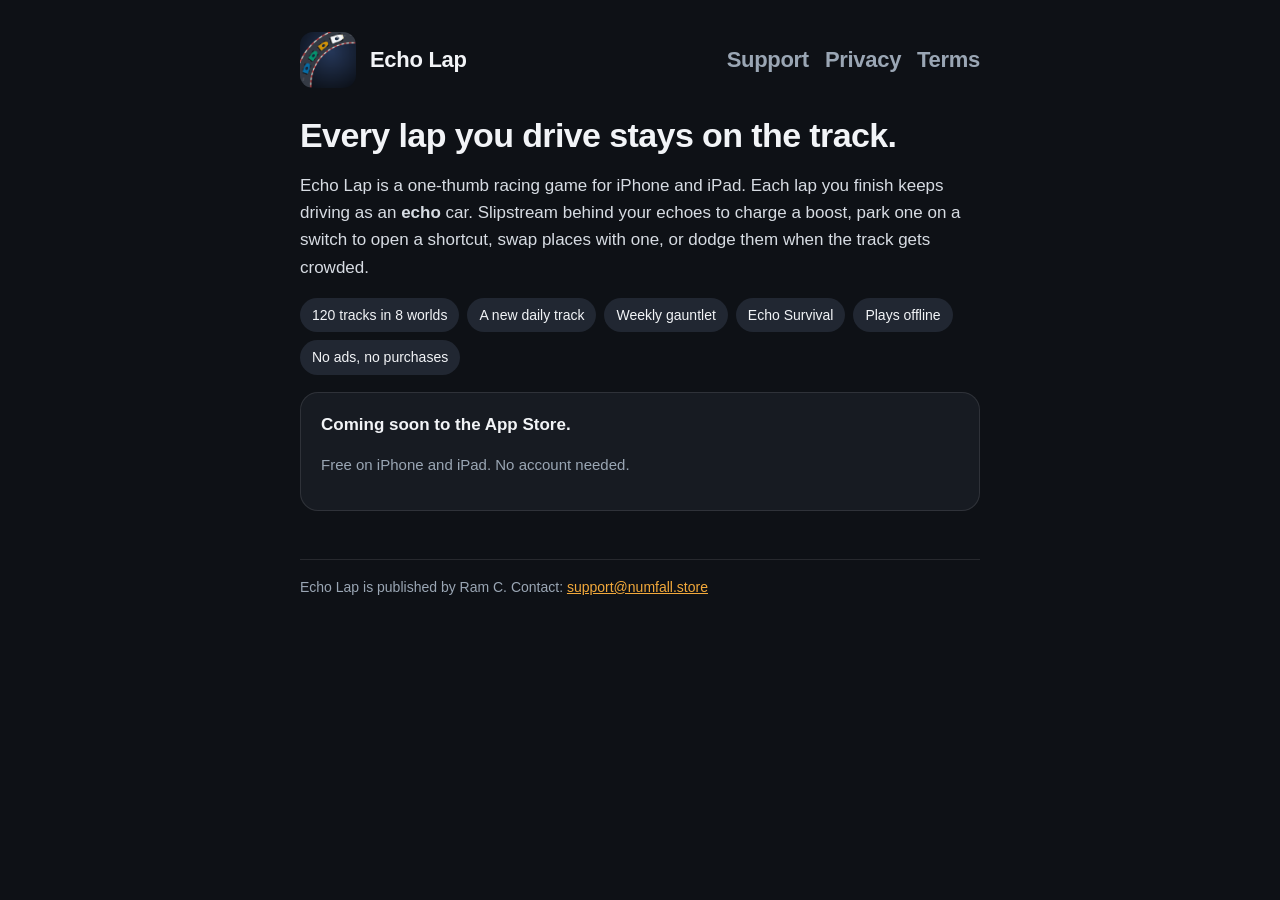
==== site/index.html @ 68fbdf9c "Add App Store docs, website pages and split CI jobs - docs: compliance checklist, Game Center setup " ====
<!doctype html>
<html lang="en"><head><meta charset="utf-8"><meta name="viewport" content="width=device-width, initial-scale=1">
<title>Echo Lap</title><meta name="description" content="A racing game where every lap you finish stays on the track as an echo car."><link rel="stylesheet" href="style.css"><link rel="icon" href="icon.png"></head>
<body><main>
<header><img src="icon.png" alt=""><a href="./">Echo Lap</a><nav><a href="support.html">Support</a><a href="privacy.html">Privacy</a><a href="terms.html">Terms</a></nav></header>

<h1>Every lap you drive stays on the track.</h1>
<p>Echo Lap is a one-thumb racing game for iPhone and iPad. Each lap you finish keeps driving as an <strong>echo</strong> car.
Slipstream behind your echoes to charge a boost, park one on a switch to open a shortcut, swap places with one, or dodge them
when the track gets crowded.</p>
<ul class="chips"><li>120 tracks in 8 worlds</li><li>A new daily track</li><li>Weekly gauntlet</li><li>Echo Survival</li><li>Plays offline</li><li>No ads, no purchases</li></ul>
<div class="card"><strong>Coming soon to the App Store.</strong><p class="muted">Free on iPhone and iPad. No account needed.</p></div>
<footer>Echo Lap is published by Ram C. Contact: <a href="mailto:support@numfall.store">support@numfall.store</a></footer>
</main></body></html>
---- site/style.css ----
:root { --bg:#0E1116; --surface:#171B22; --text:#F2F4F7; --muted:#9AA6B4; --accent:#F2A93B; --line:rgba(255,255,255,.1); }
* { box-sizing:border-box; }
body { margin:0; background:var(--bg); color:var(--text); font:17px/1.6 -apple-system,BlinkMacSystemFont,"SF Pro Rounded","Segoe UI",Roboto,sans-serif; }
main { max-width:720px; margin:0 auto; padding:32px 20px 64px; }
header { display:flex; align-items:center; gap:14px; margin-bottom:28px; }
header img { width:56px; height:56px; border-radius:13px; }
header a { color:var(--text); text-decoration:none; font-weight:800; font-size:22px; letter-spacing:-.3px; }
nav { margin-left:auto; display:flex; gap:16px; font-size:15px; }
nav a { color:var(--muted); text-decoration:none; } nav a:hover { color:var(--text); }
h1 { font-size:34px; line-height:1.15; letter-spacing:-.6px; margin:0 0 8px; }
h2 { font-size:21px; margin:32px 0 8px; }
p, li { color:#D7DCE3; } a { color:var(--accent); }
.muted { color:var(--muted); font-size:15px; }
.card { background:var(--surface); border:1px solid var(--line); border-radius:18px; padding:18px 20px; margin:16px 0; }
.chips { display:flex; gap:8px; flex-wrap:wrap; padding:0; list-style:none; }
.chips li { background:#212732; border-radius:999px; padding:6px 12px; font-size:14px; color:var(--text); }
footer { margin-top:48px; padding-top:16px; border-top:1px solid var(--line); color:var(--muted); font-size:14px; }
@media (max-width:520px) { nav { display:none; } h1 { font-size:28px; } }
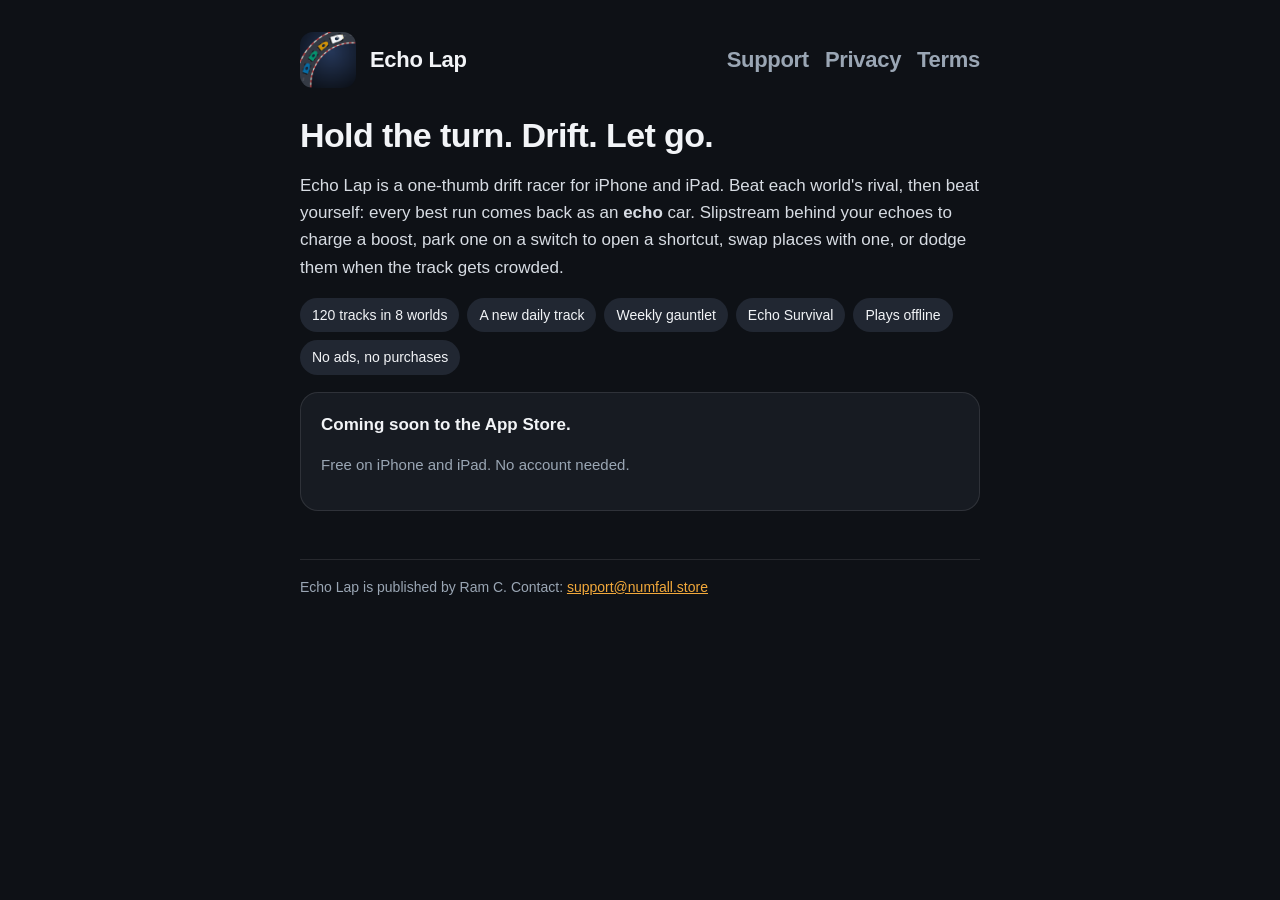
==== commit 0f926aed: "App: drift-steer controls, risk-and-reward HUD, GO AGAIN results, rivals and the echo ladder - One t" ====
--- a/site/index.html
+++ b/site/index.html
@@ -1,11 +1,11 @@
 <!doctype html>
 <html lang="en"><head><meta charset="utf-8"><meta name="viewport" content="width=device-width, initial-scale=1">
-<title>Echo Lap</title><meta name="description" content="A racing game where every lap you finish stays on the track as an echo car."><link rel="stylesheet" href="style.css"><link rel="icon" href="icon.png"></head>
+<title>Echo Lap</title><meta name="description" content="A one-thumb drift racer where your best runs come back as echo cars."><link rel="stylesheet" href="style.css"><link rel="icon" href="icon.png"></head>
 <body><main>
 <header><img src="icon.png" alt=""><a href="./">Echo Lap</a><nav><a href="support.html">Support</a><a href="privacy.html">Privacy</a><a href="terms.html">Terms</a></nav></header>
 
-<h1>Every lap you drive stays on the track.</h1>
-<p>Echo Lap is a one-thumb racing game for iPhone and iPad. Each lap you finish keeps driving as an <strong>echo</strong> car.
+<h1>Hold the turn. Drift. Let go.</h1>
+<p>Echo Lap is a one-thumb drift racer for iPhone and iPad. Beat each world's rival, then beat yourself: every best run comes back as an <strong>echo</strong> car.
 Slipstream behind your echoes to charge a boost, park one on a switch to open a shortcut, swap places with one, or dodge them
 when the track gets crowded.</p>
 <ul class="chips"><li>120 tracks in 8 worlds</li><li>A new daily track</li><li>Weekly gauntlet</li><li>Echo Survival</li><li>Plays offline</li><li>No ads, no purchases</li></ul>
